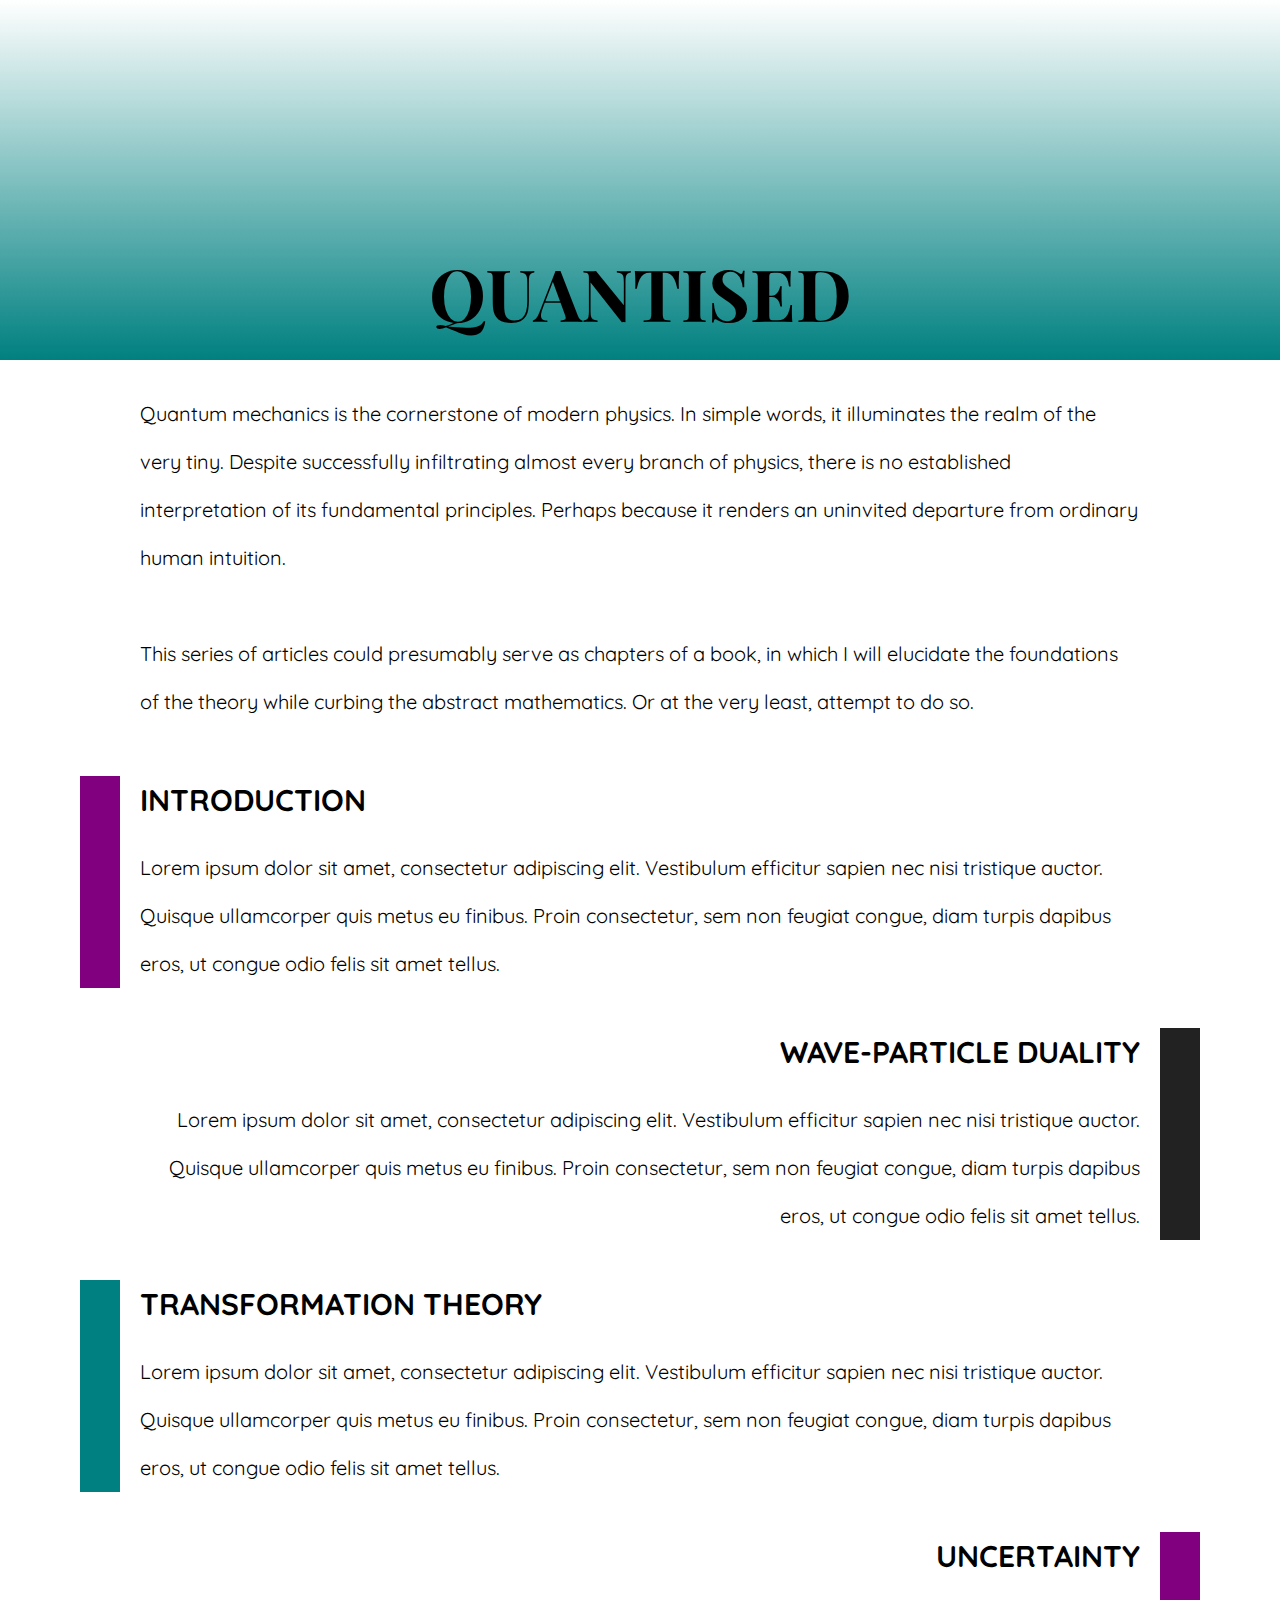
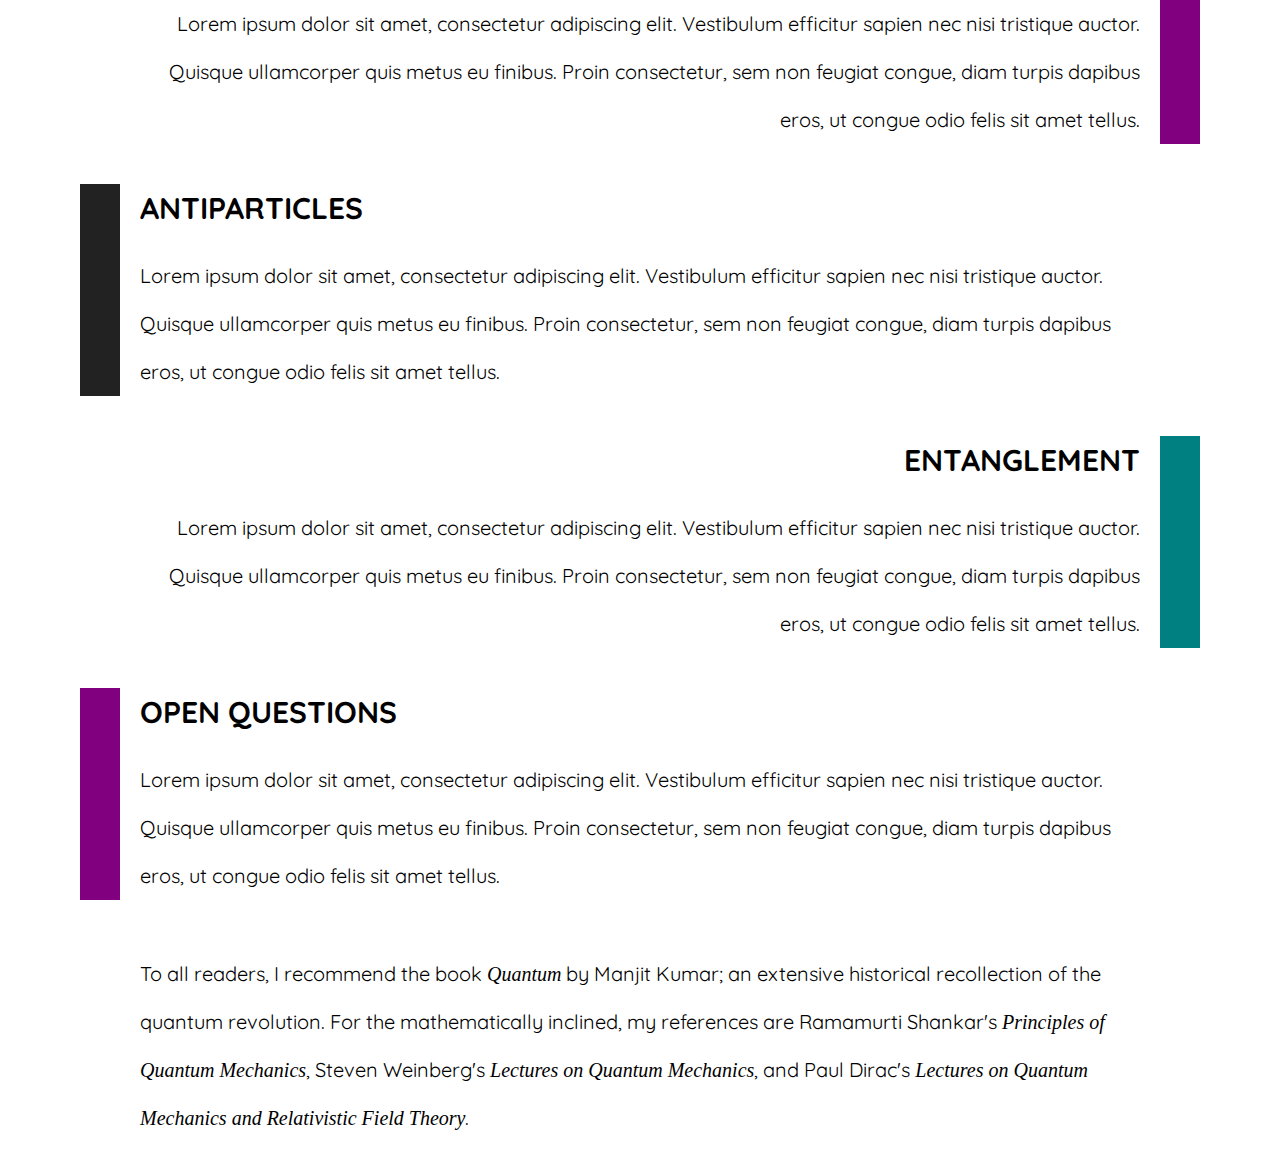
==== index.html @ 0631f27f "updated chapters" ====
<!DOCTYPE html>
<html lang='en'>
  <head>
    <meta charset='utf-8'>
    <title>Quantised</title>
    <meta name='description' content='Understand the counterintuitive foundations of quantum physics.'>
    <meta name='keywords' content='quantised, quantum mechanics, quantum physics, quantum theory'>
    <meta name='viewport' content='width=device-width, initial-scale=1'>

    <link href='images/psi.png' rel='icon' type='images/png'>
    <link href='reset.css' rel='stylesheet' type='text/css'>
    <link href='style.css' rel='stylesheet' type='text/css'>
    <link href='https://fonts.gstatic.com' rel='preconnect' crossorigin>
    <link href='https://fonts.googleapis.com/css2?family=Playfair+Display&display=swap' rel="stylesheet">
    <link href="https://fonts.googleapis.com/css2?family=Quicksand:wght@300&display=swap" rel="stylesheet">
    <script async src='main.js' type='text/javascript'></script>

    <meta name='twitter:card' content='summary'>
    <meta name='og:title' content='Quantised'>
    <meta name='og:description' content='Understand the counterintuitive foundations of quantum physics.'>
    <meta name='og:url' content='https://artaurus.github.io/quantised/'>
    <meta name='google-site-verification' content='UK_n_Zt1e7Y8-v_RO7W6DAx-yRbAM6VGYVwlwOBe5pQ'>
  </head>
  <body>
    <header>
      <h1><a href='https://artaurus.github.io/quantised/'>QUANTISED</a></h1>
    </header>
    <main>
      <section>
        <p>
          Quantum mechanics is the cornerstone of modern physics. In simple words, it illuminates the realm of the very tiny. Despite successfully infiltrating almost every branch of physics, there is no established interpretation of its fundamental principles. Perhaps because it renders an uninvited departure from ordinary human intuition.
          <br><br>
          This series of articles could presumably serve as chapters of a book, in which I will elucidate the foundations of the theory while curbing the abstract mathematics. Or at the very least, attempt to do so.
        </p>
      </section>
      <nav>
        <div class='nav-tile'></div>
        <div class='nav-content'>
          <h2><a href='#Introduction'>INTRODUCTION</a></h2>
          <p>Lorem ipsum dolor sit amet, consectetur adipiscing elit. Vestibulum efficitur sapien nec nisi tristique auctor. Quisque ullamcorper quis metus eu finibus. Proin consectetur, sem non feugiat congue, diam turpis dapibus eros, ut congue odio felis sit amet tellus.</p>
          <ul>
            <li>Photons</li>
            <li>Stationary states</li>
          </ul>
        </div>
        <div></div>
        <div></div>
        <div class='nav-content'>
          <h2><a href='#Wave-Particle Duality'>WAVE-PARTICLE DUALITY</a></h2>
          <p>Lorem ipsum dolor sit amet, consectetur adipiscing elit. Vestibulum efficitur sapien nec nisi tristique auctor. Quisque ullamcorper quis metus eu finibus. Proin consectetur, sem non feugiat congue, diam turpis dapibus eros, ut congue odio felis sit amet tellus.</p>
          <ul>
            <li>Matter waves</li>
            <li>Wavefunction</li>
            <li>Probabilistic interpretation</li>
          </ul>
        </div>
        <div class='nav-tile'></div>
        <div class='nav-tile'></div>
        <div class='nav-content'>
          <h2><a href='#Transformation Theory'>TRANSFORMATION THEORY</a></h2>
          <p>Lorem ipsum dolor sit amet, consectetur adipiscing elit. Vestibulum efficitur sapien nec nisi tristique auctor. Quisque ullamcorper quis metus eu finibus. Proin consectetur, sem non feugiat congue, diam turpis dapibus eros, ut congue odio felis sit amet tellus.</p>
          <ul>
            <li>State vector</li>
            <li>Observables</li>
            <li>Transformations</li>
          </ul>
        </div>
        <div></div>
        <div></div>
        <div class='nav-content'>
          <h2><a href='#Uncertainty'>UNCERTAINTY</a></h2>
          <p>Lorem ipsum dolor sit amet, consectetur adipiscing elit. Vestibulum efficitur sapien nec nisi tristique auctor. Quisque ullamcorper quis metus eu finibus. Proin consectetur, sem non feugiat congue, diam turpis dapibus eros, ut congue odio felis sit amet tellus.</p>
          <ul>
            <li>Position and momentum</li>
            <li>Energy and time</li>
            <li>General principle</li>
          </ul>
        </div>
        <div class='nav-tile'></div>
        <div class='nav-tile'></div>
        <div class='nav-content'>
          <h2><a href='#Antiparticles'>ANTIPARTICLES</a></h2>
          <p>Lorem ipsum dolor sit amet, consectetur adipiscing elit. Vestibulum efficitur sapien nec nisi tristique auctor. Quisque ullamcorper quis metus eu finibus. Proin consectetur, sem non feugiat congue, diam turpis dapibus eros, ut congue odio felis sit amet tellus.</p>
          <ul>
            <li>A relativistic emergence</li>
          </ul>
        </div>
        <div></div>
        <div></div>
        <div class='nav-content'>
          <h2><a href='#Entanglement'>ENTANGLEMENT</a></h2>
          <p>Lorem ipsum dolor sit amet, consectetur adipiscing elit. Vestibulum efficitur sapien nec nisi tristique auctor. Quisque ullamcorper quis metus eu finibus. Proin consectetur, sem non feugiat congue, diam turpis dapibus eros, ut congue odio felis sit amet tellus.</p>
          <ul>
            <li>Spin</li>
            <li>Nonlocality and causality</li>
          </ul>
        </div>
        <div class='nav-tile'></div>
        <div class='nav-tile'></div>
        <div class='nav-content'>
          <h2><a href='#Open Questions'>OPEN QUESTIONS</a></h2>
          <p>Lorem ipsum dolor sit amet, consectetur adipiscing elit. Vestibulum efficitur sapien nec nisi tristique auctor. Quisque ullamcorper quis metus eu finibus. Proin consectetur, sem non feugiat congue, diam turpis dapibus eros, ut congue odio felis sit amet tellus.</p>
          <ul>
            <li>Indeterminacy</li>
            <li>Origin of wave-particle duality</li>
            <li>Quantum spacetime</li>
          </ul>
        </div>
        <div></div>
      </nav>
      <section>
        <p>
          To all readers, I recommend the book <i>Quantum</i> by Manjit Kumar; an extensive historical recollection of the quantum revolution. For the mathematically inclined, my references are Ramamurti Shankar's <i>Principles of Quantum Mechanics</i>, Steven Weinberg's <i>Lectures on Quantum Mechanics</i>, and Paul Dirac's <i>Lectures on Quantum Mechanics and Relativistic Field Theory</i>.
        </p>
      </section>
    </main>
  </body>
</html>
---- style.css ----
body {
  font-family: Quicksand, Verdana;
  font-size: 18px;
}

header {
  box-sizing: border-box;
  display: flex;
  justify-content: center;
  align-items: center;
  position: fixed;
  width: 100%;
  height: 20vh;
  z-index: 0;
  background: linear-gradient(#fff, #008080);
}

h1 {
  font-family: "Playfair Display", "Times New Roman";
  font-size: 2.5rem;
}

h1 a {
  display: block;
  width: inherit;
  height: inherit;
  padding: 20px;
}

main {
  position: relative;
  top: 20vh;
  z-index: 1;
  line-height: 2.5rem;
  background-color: inherit;
}

section,
article {
  width: 80%;
  margin: 0 auto;
  padding: 20px 0;
}

nav {
  display: grid;
  grid-template-columns: 6% 80% 6%;
  row-gap: 40px;
  column-gap: 4%;
  margin: 20px 0;
}

h2 {
  margin-bottom: 20px;
}

h2 a {
  padding: 10px 0;
}

nav p {
  display: none;
}

i {
  font-family: Georgia;
}

.equation {
  display: flex;
  justify-content: space-between;
  margin: 10px 0;
}

.equation i {
  margin: 0 auto;
}

.bottom-nav {
  list-style-type: none;
  display: flex;
  flex-direction: column;
  justify-content: space-between;
}

@media screen and (min-width: 768px) and (min-height: 1024px) {
  header {
    align-items: flex-end;
  }

  h1 {
    font-size: 3.5rem;
  }
}

@media screen and (min-width: 1120px) {
  body {
    font-size: 20px;
  }

  header {
    align-items: flex-end;
    height: 40vh;
  }

  h1 {
    font-size: 4.5rem;
  }

  main {
    top: 40vh;
    line-height: 3rem;
  }

  section,
  article {
    width: 1000px;
    padding: 30px 0;
  }

  nav {
    grid-template-columns: 40px 1000px 40px;
    row-gap: 40px;
    column-gap: 20px;
    justify-content: center;
  }

  nav p {
    display: block;
  }

  nav ul {
    display: none;
  }

  .bottom-nav {
    flex-direction: row;
  }
}
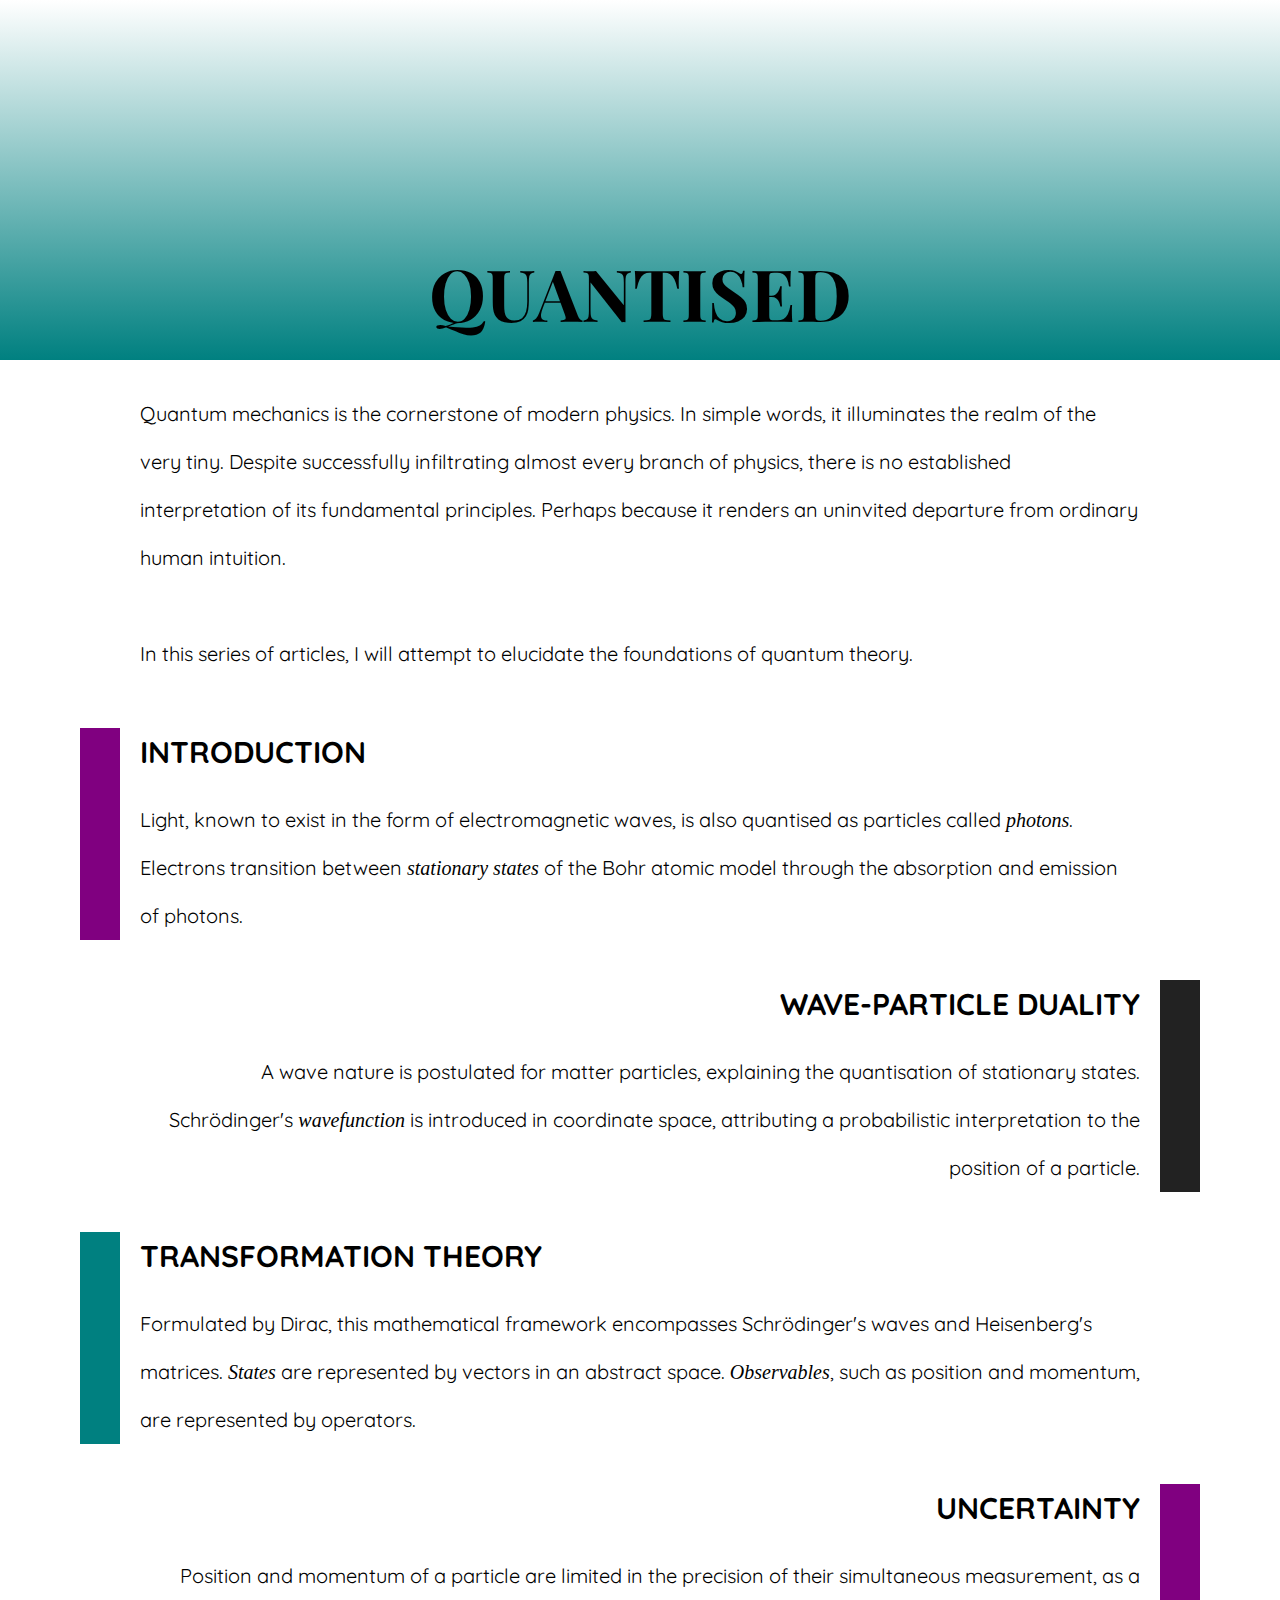
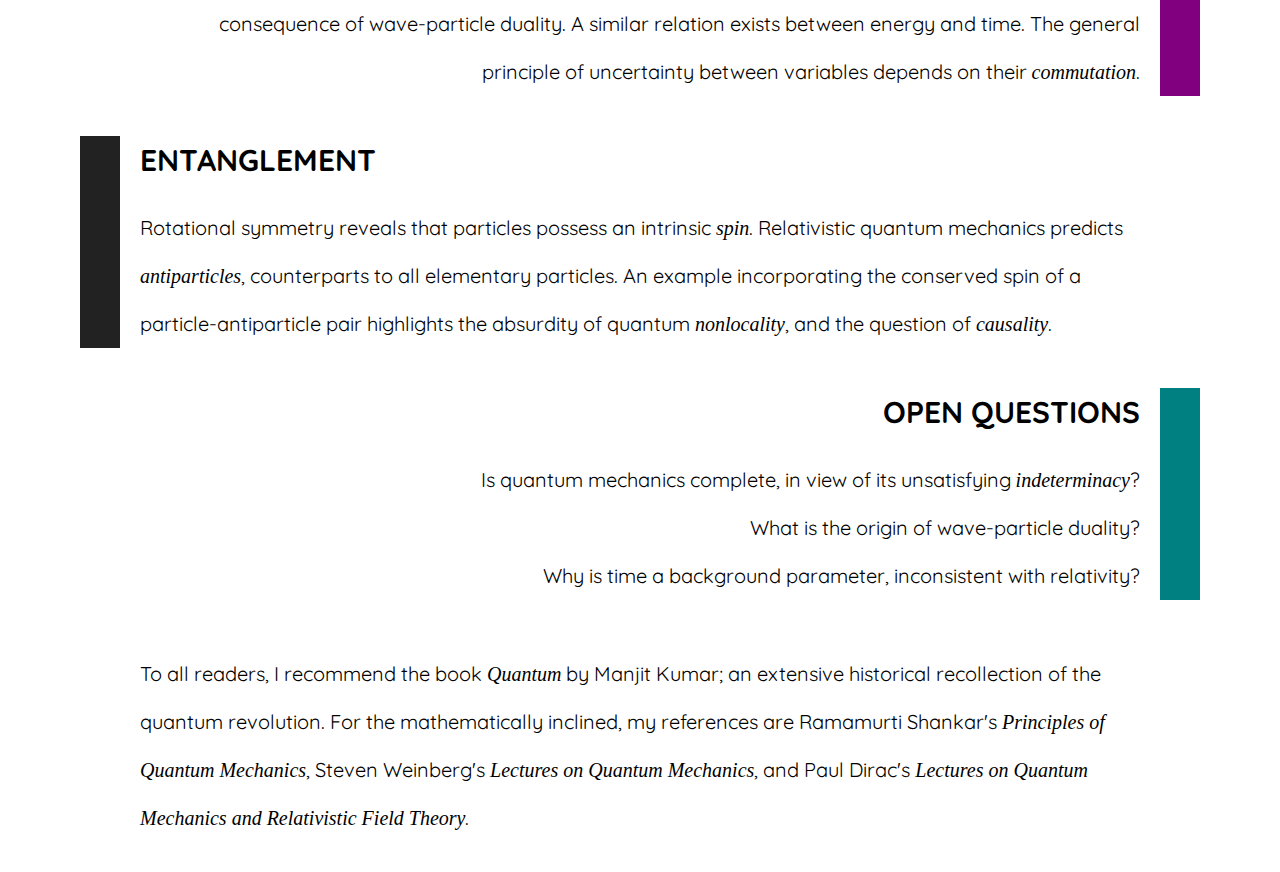
==== commit 0effff40: "updated text" ====
--- a/index.html
+++ b/index.html
@@ -30,14 +30,16 @@
         <p>
           Quantum mechanics is the cornerstone of modern physics. In simple words, it illuminates the realm of the very tiny. Despite successfully infiltrating almost every branch of physics, there is no established interpretation of its fundamental principles. Perhaps because it renders an uninvited departure from ordinary human intuition.
           <br><br>
-          This series of articles could presumably serve as chapters of a book, in which I will elucidate the foundations of the theory while curbing the abstract mathematics. Or at the very least, attempt to do so.
+          In this series of articles, I will attempt to elucidate the foundations of quantum theory.
         </p>
       </section>
       <nav>
         <div class='nav-tile'></div>
         <div class='nav-content'>
           <h2><a href='#Introduction'>INTRODUCTION</a></h2>
-          <p>Lorem ipsum dolor sit amet, consectetur adipiscing elit. Vestibulum efficitur sapien nec nisi tristique auctor. Quisque ullamcorper quis metus eu finibus. Proin consectetur, sem non feugiat congue, diam turpis dapibus eros, ut congue odio felis sit amet tellus.</p>
+          <p>
+            Light, known to exist in the form of electromagnetic waves, is also quantised as particles called <i>photons</i>. Electrons transition between <i>stationary states</i> of the Bohr atomic model through the absorption and emission of photons.
+          </p>
           <ul>
             <li>Photons</li>
             <li>Stationary states</li>
@@ -47,7 +49,9 @@
         <div></div>
         <div class='nav-content'>
           <h2><a href='#Wave-Particle Duality'>WAVE-PARTICLE DUALITY</a></h2>
-          <p>Lorem ipsum dolor sit amet, consectetur adipiscing elit. Vestibulum efficitur sapien nec nisi tristique auctor. Quisque ullamcorper quis metus eu finibus. Proin consectetur, sem non feugiat congue, diam turpis dapibus eros, ut congue odio felis sit amet tellus.</p>
+          <p>
+            A wave nature is postulated for matter particles, explaining the quantisation of stationary states. Schr&ouml;dinger's <i>wavefunction</i> is introduced in coordinate space, attributing a probabilistic interpretation to the position of a particle.
+          </p>
           <ul>
             <li>Matter waves</li>
             <li>Wavefunction</li>
@@ -58,7 +62,9 @@
         <div class='nav-tile'></div>
         <div class='nav-content'>
           <h2><a href='#Transformation Theory'>TRANSFORMATION THEORY</a></h2>
-          <p>Lorem ipsum dolor sit amet, consectetur adipiscing elit. Vestibulum efficitur sapien nec nisi tristique auctor. Quisque ullamcorper quis metus eu finibus. Proin consectetur, sem non feugiat congue, diam turpis dapibus eros, ut congue odio felis sit amet tellus.</p>
+          <p>
+            Formulated by Dirac, this mathematical framework encompasses Schr&ouml;dinger's waves and Heisenberg's matrices. <i>States</i> are represented by vectors in an abstract space. <i>Observables</i>, such as position and momentum, are represented by operators.
+          </p>
           <ul>
             <li>State vector</li>
             <li>Observables</li>
@@ -69,7 +75,9 @@
         <div></div>
         <div class='nav-content'>
           <h2><a href='#Uncertainty'>UNCERTAINTY</a></h2>
-          <p>Lorem ipsum dolor sit amet, consectetur adipiscing elit. Vestibulum efficitur sapien nec nisi tristique auctor. Quisque ullamcorper quis metus eu finibus. Proin consectetur, sem non feugiat congue, diam turpis dapibus eros, ut congue odio felis sit amet tellus.</p>
+          <p>
+            Position and momentum of a particle are limited in the precision of their simultaneous measurement, as a consequence of wave-particle duality. A similar relation exists between energy and time. The general principle of uncertainty between variables depends on their <i>commutation</i>.
+          </p>
           <ul>
             <li>Position and momentum</li>
             <li>Energy and time</li>
@@ -79,34 +87,32 @@
         <div class='nav-tile'></div>
         <div class='nav-tile'></div>
         <div class='nav-content'>
-          <h2><a href='#Antiparticles'>ANTIPARTICLES</a></h2>
-          <p>Lorem ipsum dolor sit amet, consectetur adipiscing elit. Vestibulum efficitur sapien nec nisi tristique auctor. Quisque ullamcorper quis metus eu finibus. Proin consectetur, sem non feugiat congue, diam turpis dapibus eros, ut congue odio felis sit amet tellus.</p>
+          <h2><a href='#Entanglement'>ENTANGLEMENT</a></h2>
+          <p>
+            Rotational symmetry reveals that particles possess an intrinsic <i>spin</i>. Relativistic quantum mechanics predicts <i>antiparticles</i>, counterparts to all elementary particles. An example incorporating the conserved spin of a particle-antiparticle pair highlights the absurdity of quantum <i>nonlocality</i>, and the question of <i>causality</i>.
+          </p>
           <ul>
-            <li>A relativistic emergence</li>
+            <li>Spin</li>
+            <li>Antiparticles</li>
+            <li>Nonlocality and causality</li>
           </ul>
         </div>
         <div></div>
         <div></div>
         <div class='nav-content'>
-          <h2><a href='#Entanglement'>ENTANGLEMENT</a></h2>
-          <p>Lorem ipsum dolor sit amet, consectetur adipiscing elit. Vestibulum efficitur sapien nec nisi tristique auctor. Quisque ullamcorper quis metus eu finibus. Proin consectetur, sem non feugiat congue, diam turpis dapibus eros, ut congue odio felis sit amet tellus.</p>
-          <ul>
-            <li>Spin</li>
-            <li>Nonlocality and causality</li>
-          </ul>
-        </div>
-        <div class='nav-tile'></div>
-        <div class='nav-tile'></div>
-        <div class='nav-content'>
           <h2><a href='#Open Questions'>OPEN QUESTIONS</a></h2>
-          <p>Lorem ipsum dolor sit amet, consectetur adipiscing elit. Vestibulum efficitur sapien nec nisi tristique auctor. Quisque ullamcorper quis metus eu finibus. Proin consectetur, sem non feugiat congue, diam turpis dapibus eros, ut congue odio felis sit amet tellus.</p>
+          <p>
+            Is quantum mechanics complete, in view of its unsatisfying <i>indeterminacy</i>?<br>
+            What is the origin of wave-particle duality?<br>
+            Why is time a background parameter, inconsistent with relativity?
+          </p>
           <ul>
             <li>Indeterminacy</li>
             <li>Origin of wave-particle duality</li>
             <li>Quantum spacetime</li>
           </ul>
         </div>
-        <div></div>
+        <div class='nav-tile'></div>
       </nav>
       <section>
         <p>
--- a/style.css
+++ b/style.css
@@ -81,6 +81,7 @@
   display: flex;
   flex-direction: column;
   justify-content: space-between;
+  margin-top: 40px;
 }
 
 @media screen and (min-width: 768px) and (min-height: 1024px) {
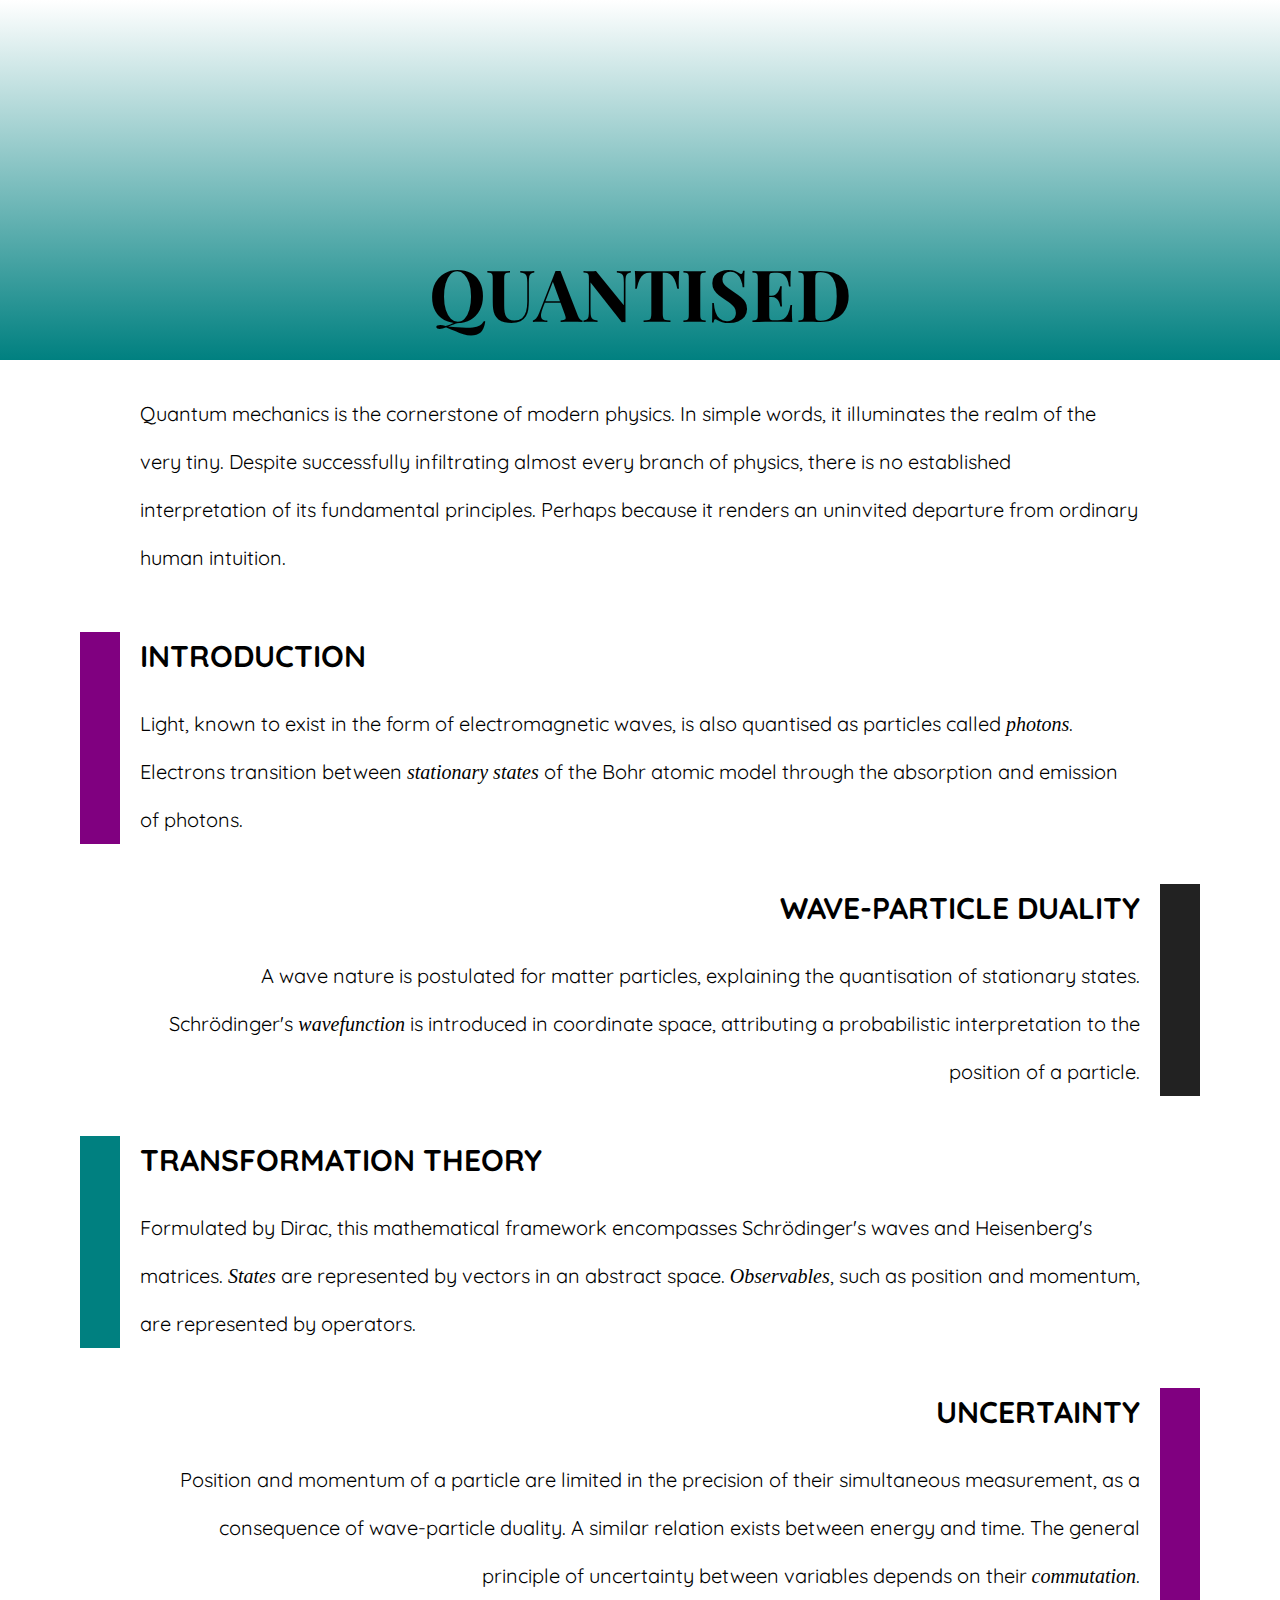
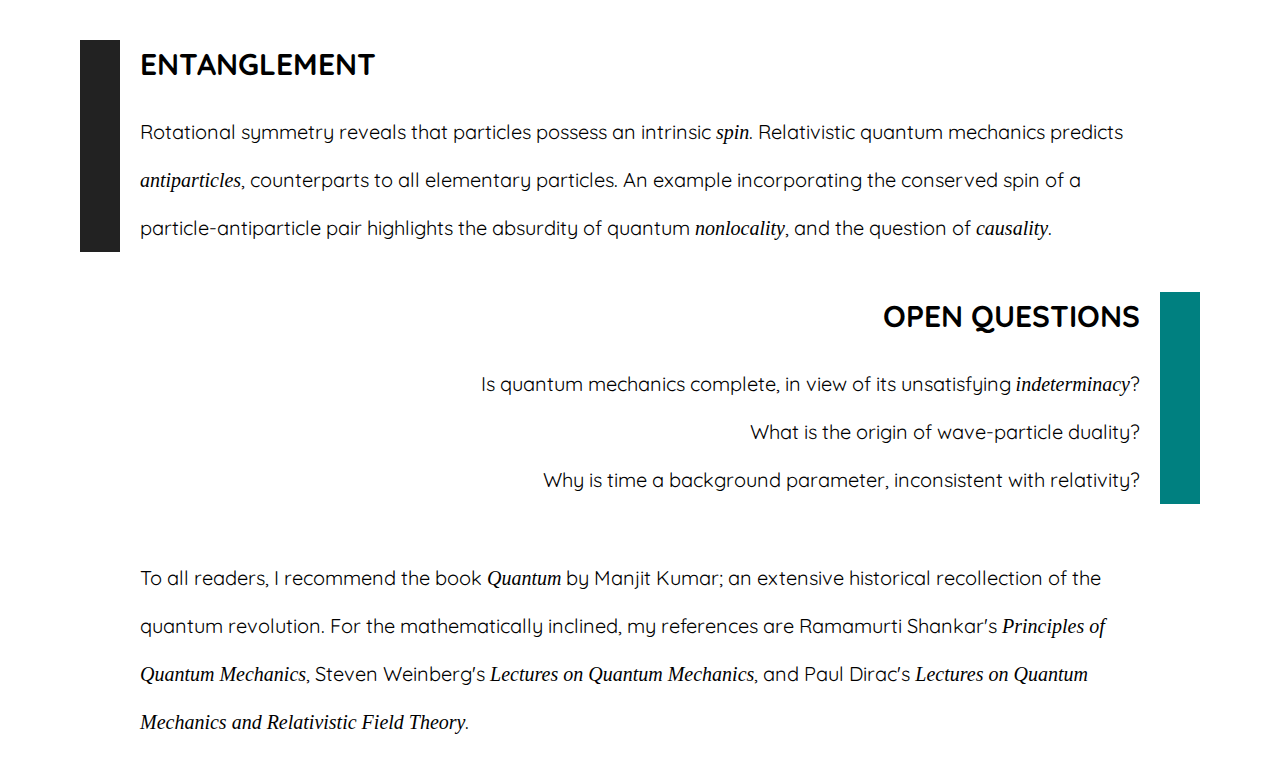
==== commit 7b1ca4f6: "modified text" ====
--- a/index.html
+++ b/index.html
@@ -29,8 +29,6 @@
       <section>
         <p>
           Quantum mechanics is the cornerstone of modern physics. In simple words, it illuminates the realm of the very tiny. Despite successfully infiltrating almost every branch of physics, there is no established interpretation of its fundamental principles. Perhaps because it renders an uninvited departure from ordinary human intuition.
-          <br><br>
-          In this series of articles, I will attempt to elucidate the foundations of quantum theory.
         </p>
       </section>
       <nav>
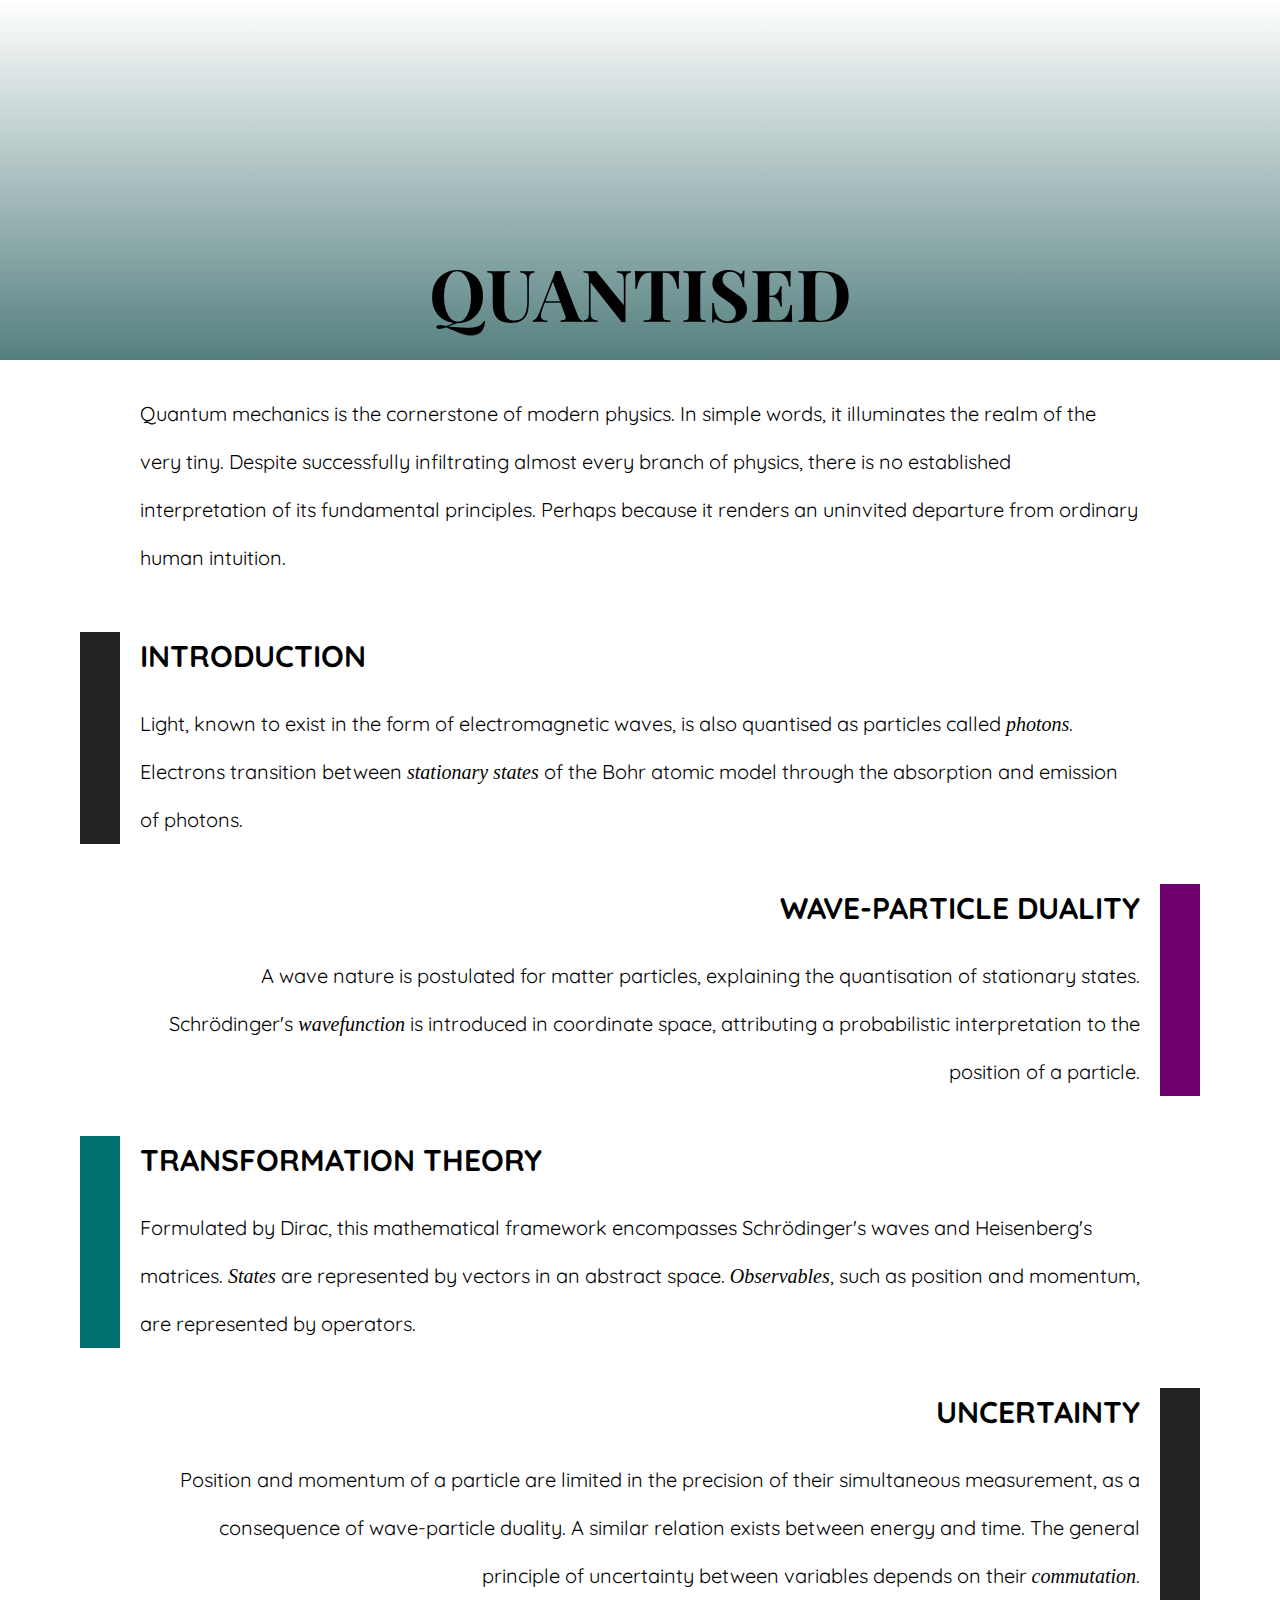
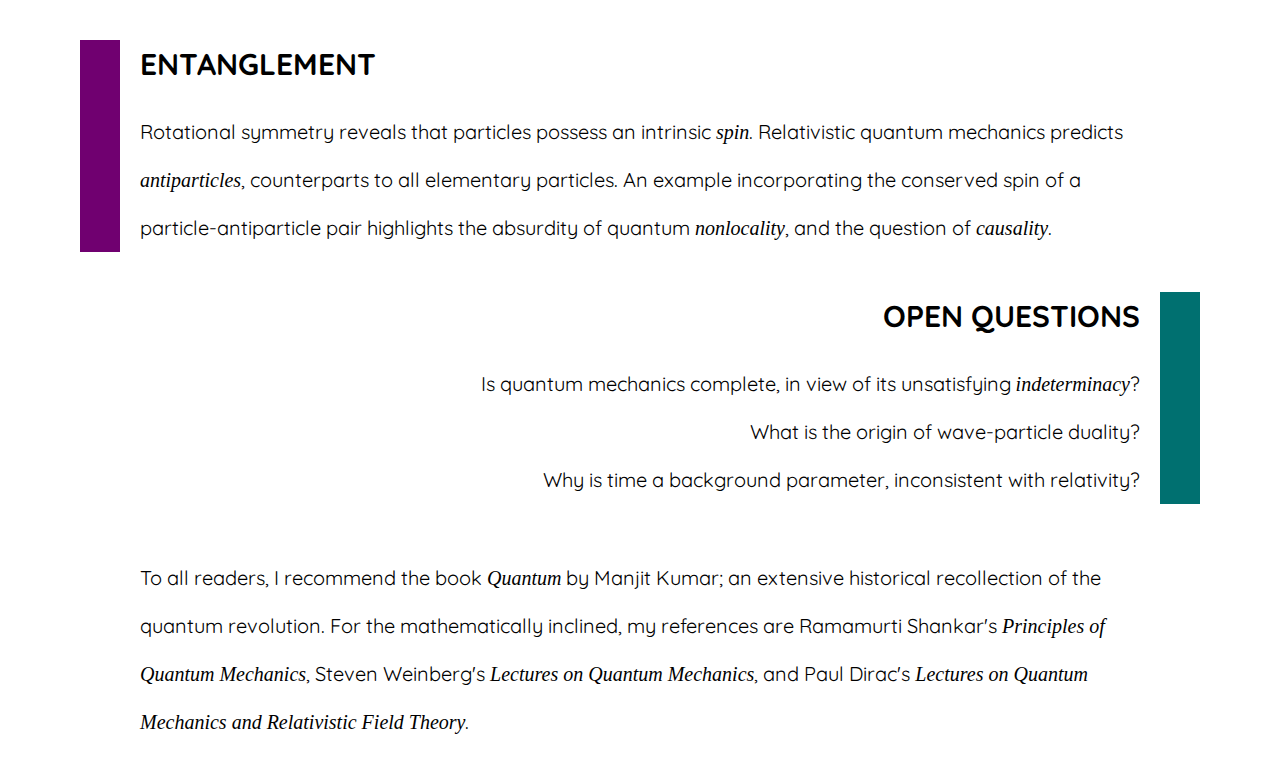
==== commit d506c0f8: "modified text" ====
--- a/index.html
+++ b/index.html
@@ -64,8 +64,8 @@
             Formulated by Dirac, this mathematical framework encompasses Schr&ouml;dinger's waves and Heisenberg's matrices. <i>States</i> are represented by vectors in an abstract space. <i>Observables</i>, such as position and momentum, are represented by operators.
           </p>
           <ul>
-            <li>State vector</li>
-            <li>Observables</li>
+            <li>States as vectors</li>
+            <li>Observables as operators</li>
             <li>Transformations</li>
           </ul>
         </div>
--- a/style.css
+++ b/style.css
@@ -1,5 +1,5 @@
 body {
-  font-family: Quicksand, Verdana;
+  font-family: Quicksand, Georgia;
   font-size: 18px;
 }
 
@@ -12,7 +12,7 @@
   width: 100%;
   height: 20vh;
   z-index: 0;
-  background: linear-gradient(#fff, #008080);
+  background: linear-gradient(#fff, #004040 150%);
 }
 
 h1 {
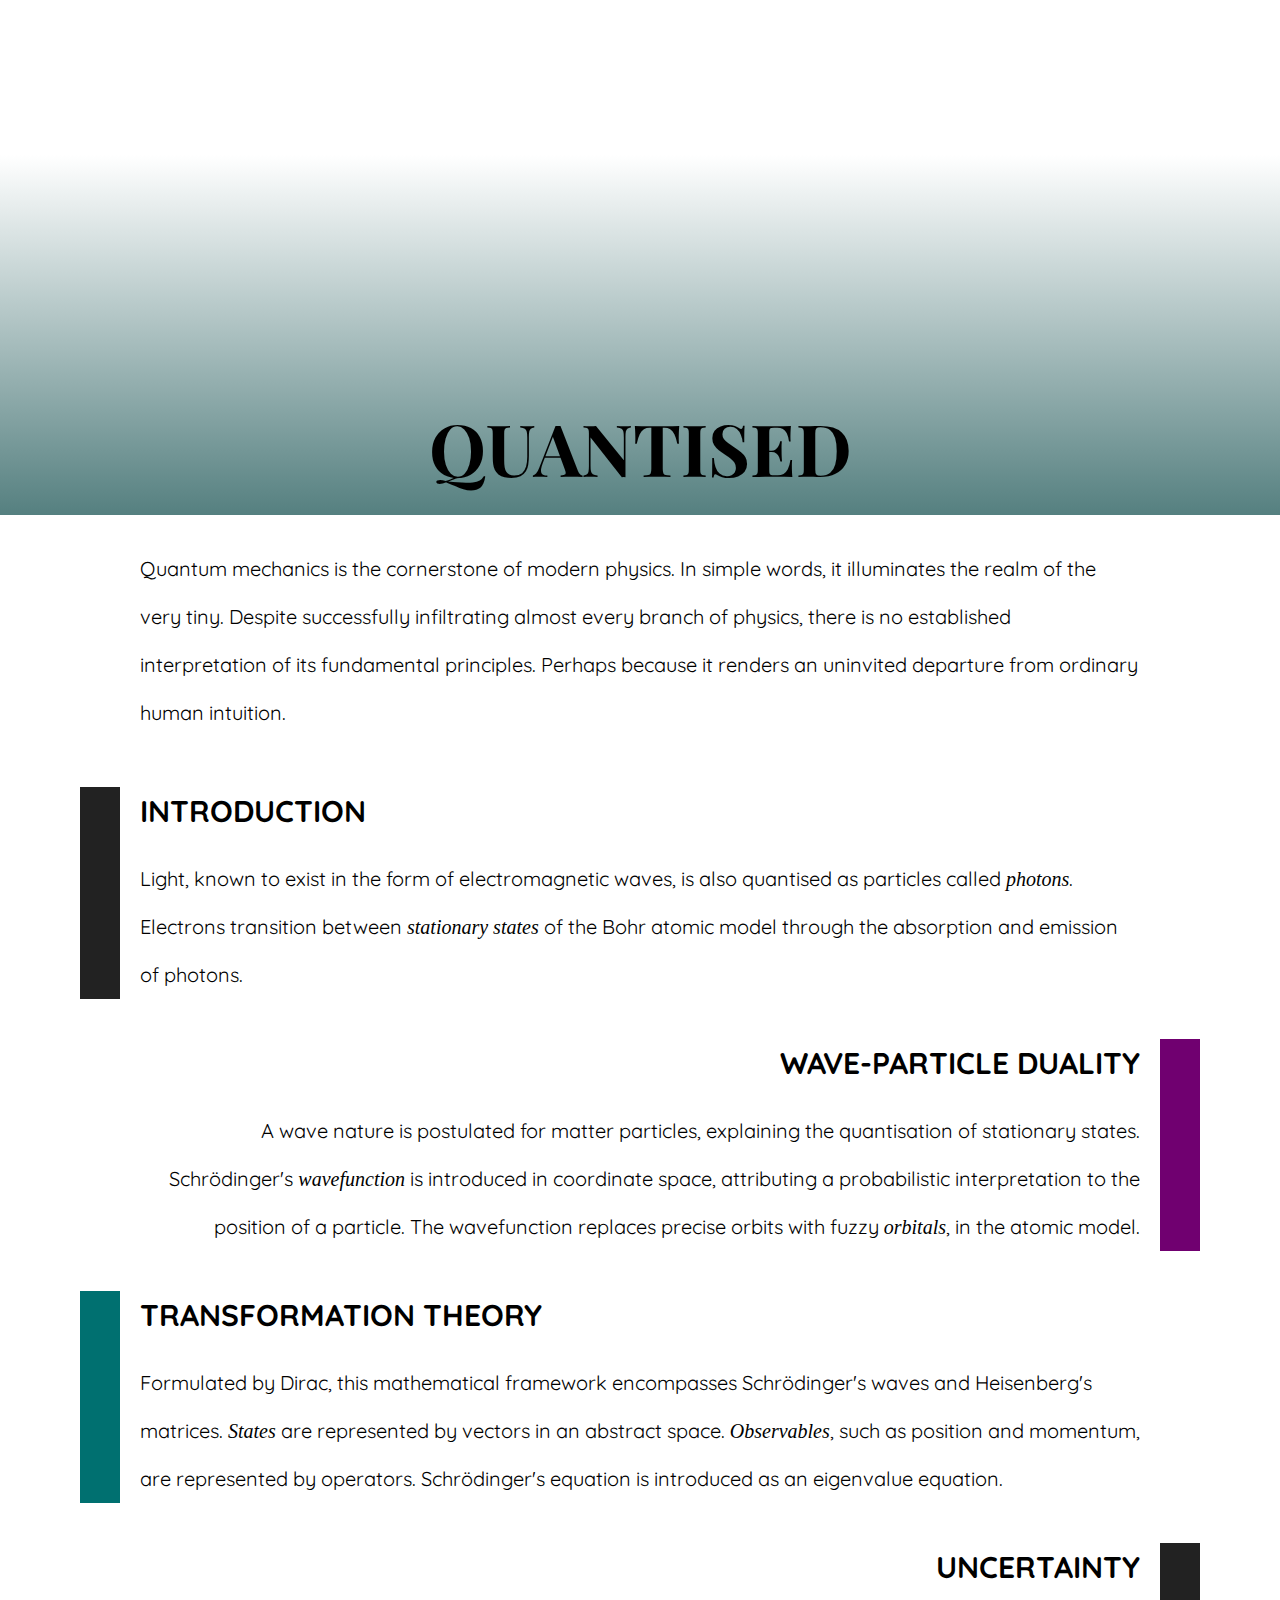
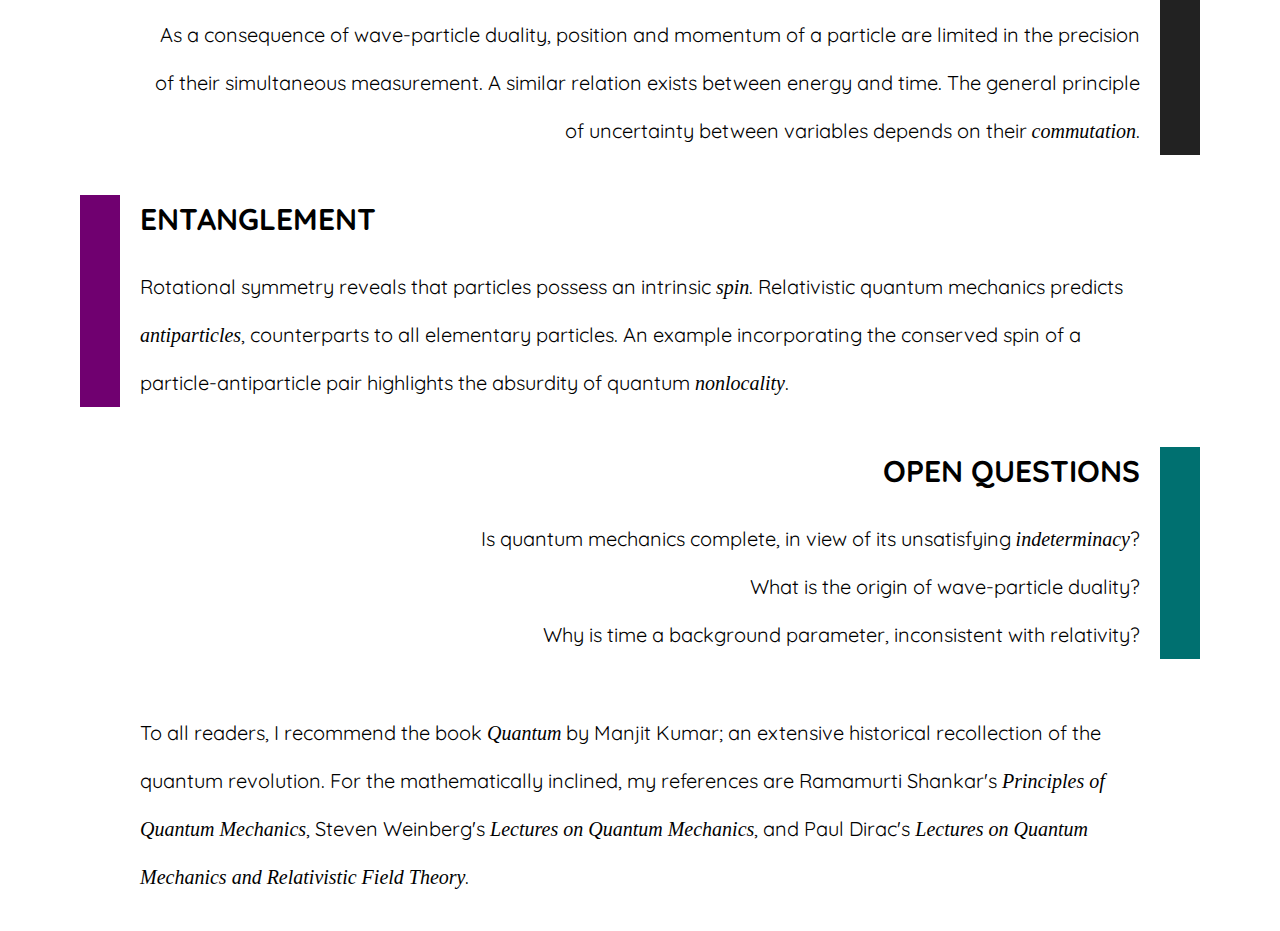
==== commit 60fa6c68: "modified text" ====
--- a/index.html
+++ b/index.html
@@ -22,6 +22,7 @@
     <meta name='google-site-verification' content='UK_n_Zt1e7Y8-v_RO7W6DAx-yRbAM6VGYVwlwOBe5pQ'>
   </head>
   <body>
+    <canvas id='canvas'></canvas>
     <header>
       <h1><a href='https://artaurus.github.io/quantised/'>QUANTISED</a></h1>
     </header>
@@ -48,12 +49,11 @@
         <div class='nav-content'>
           <h2><a href='#Wave-Particle Duality'>WAVE-PARTICLE DUALITY</a></h2>
           <p>
-            A wave nature is postulated for matter particles, explaining the quantisation of stationary states. Schr&ouml;dinger's <i>wavefunction</i> is introduced in coordinate space, attributing a probabilistic interpretation to the position of a particle.
+            A wave nature is postulated for matter particles, explaining the quantisation of stationary states. Schr&ouml;dinger's <i>wavefunction</i> is introduced in coordinate space, attributing a probabilistic interpretation to the position of a particle. The wavefunction replaces precise orbits with fuzzy <i>orbitals</i>, in the atomic model.
           </p>
           <ul>
             <li>Matter waves</li>
             <li>Wavefunction</li>
-            <li>Probabilistic interpretation</li>
           </ul>
         </div>
         <div class='nav-tile'></div>
@@ -61,12 +61,12 @@
         <div class='nav-content'>
           <h2><a href='#Transformation Theory'>TRANSFORMATION THEORY</a></h2>
           <p>
-            Formulated by Dirac, this mathematical framework encompasses Schr&ouml;dinger's waves and Heisenberg's matrices. <i>States</i> are represented by vectors in an abstract space. <i>Observables</i>, such as position and momentum, are represented by operators.
+            Formulated by Dirac, this mathematical framework encompasses Schr&ouml;dinger's waves and Heisenberg's matrices. <i>States</i> are represented by vectors in an abstract space. <i>Observables</i>, such as position and momentum, are represented by operators. Schr&ouml;dinger's equation is introduced as an eigenvalue equation.
           </p>
           <ul>
             <li>States as vectors</li>
             <li>Observables as operators</li>
-            <li>Transformations</li>
+            <li>Eigenvalue equations</li>
           </ul>
         </div>
         <div></div>
@@ -74,7 +74,7 @@
         <div class='nav-content'>
           <h2><a href='#Uncertainty'>UNCERTAINTY</a></h2>
           <p>
-            Position and momentum of a particle are limited in the precision of their simultaneous measurement, as a consequence of wave-particle duality. A similar relation exists between energy and time. The general principle of uncertainty between variables depends on their <i>commutation</i>.
+            As a consequence of wave-particle duality, position and momentum of a particle are limited in the precision of their simultaneous measurement. A similar relation exists between energy and time. The general principle of uncertainty between variables depends on their <i>commutation</i>.
           </p>
           <ul>
             <li>Position and momentum</li>
@@ -87,12 +87,12 @@
         <div class='nav-content'>
           <h2><a href='#Entanglement'>ENTANGLEMENT</a></h2>
           <p>
-            Rotational symmetry reveals that particles possess an intrinsic <i>spin</i>. Relativistic quantum mechanics predicts <i>antiparticles</i>, counterparts to all elementary particles. An example incorporating the conserved spin of a particle-antiparticle pair highlights the absurdity of quantum <i>nonlocality</i>, and the question of <i>causality</i>.
+            Rotational symmetry reveals that particles possess an intrinsic <i>spin</i>. Relativistic quantum mechanics predicts <i>antiparticles</i>, counterparts to all elementary particles. An example incorporating the conserved spin of a particle-antiparticle pair highlights the absurdity of quantum <i>nonlocality</i>.
           </p>
           <ul>
             <li>Spin</li>
             <li>Antiparticles</li>
-            <li>Nonlocality and causality</li>
+            <li>Nonlocality</li>
           </ul>
         </div>
         <div></div>
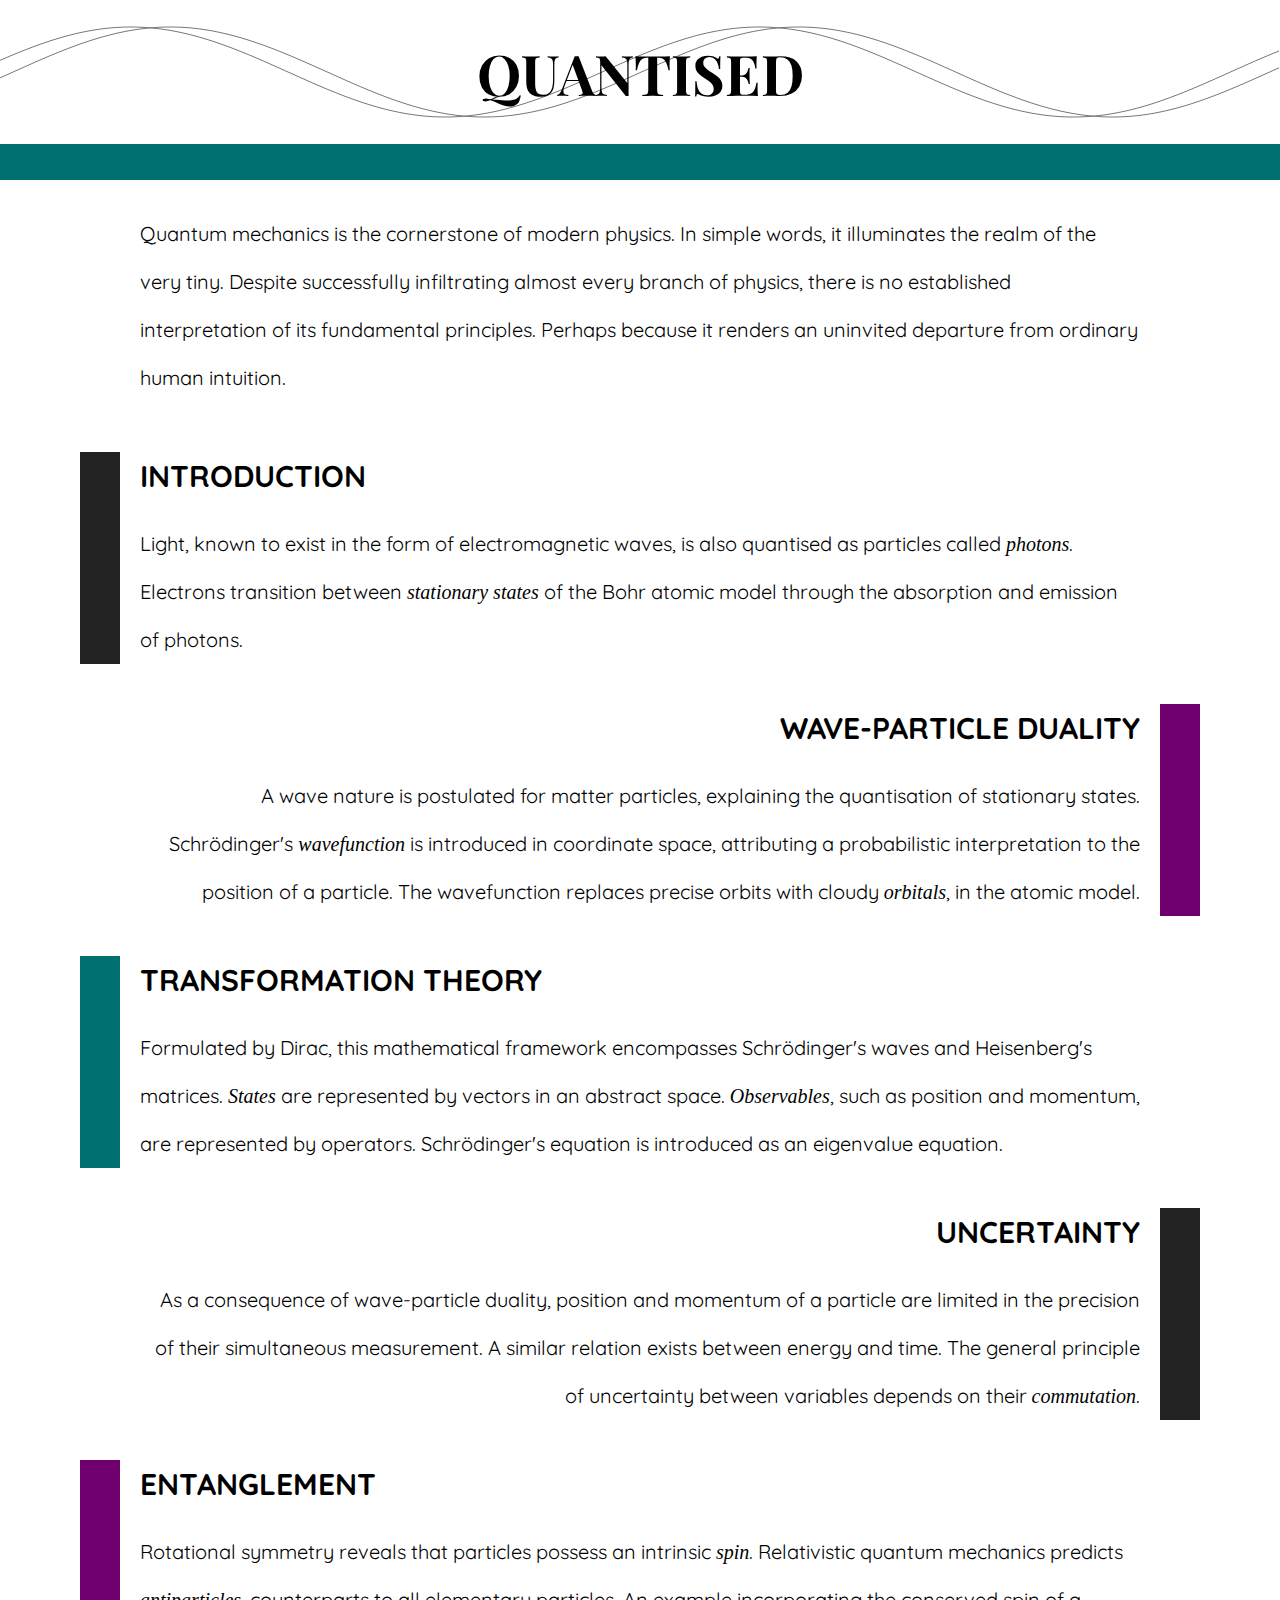
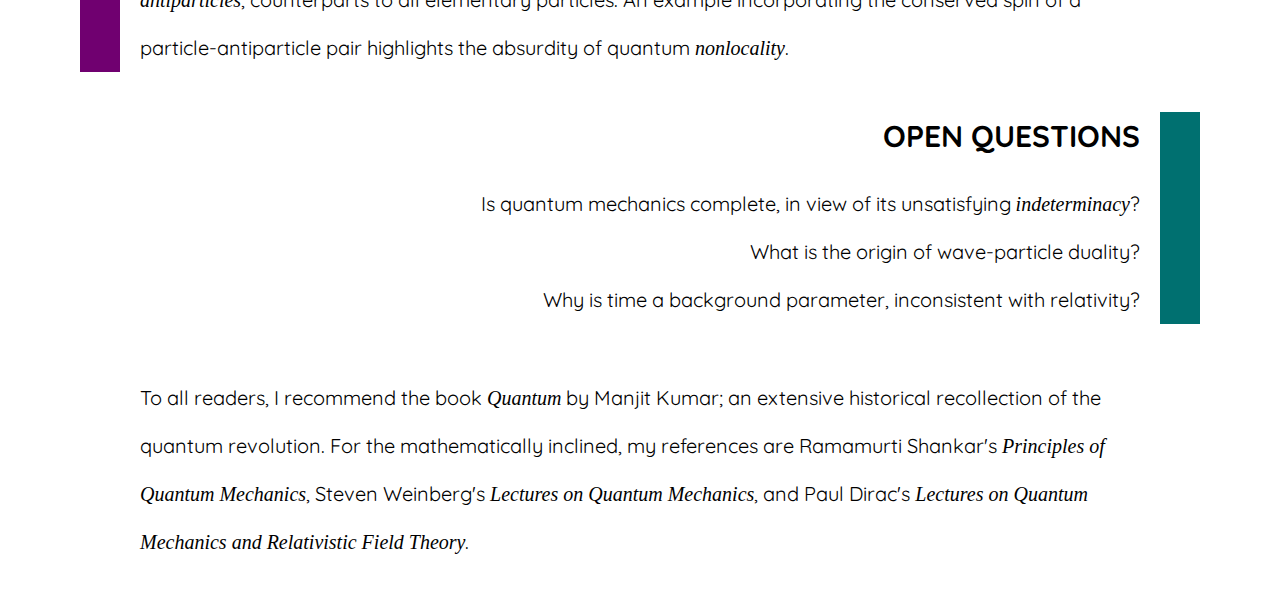
==== commit 05838a76: "minor modifications" ====
--- a/index.html
+++ b/index.html
@@ -49,7 +49,7 @@
         <div class='nav-content'>
           <h2><a href='#Wave-Particle Duality'>WAVE-PARTICLE DUALITY</a></h2>
           <p>
-            A wave nature is postulated for matter particles, explaining the quantisation of stationary states. Schr&ouml;dinger's <i>wavefunction</i> is introduced in coordinate space, attributing a probabilistic interpretation to the position of a particle. The wavefunction replaces precise orbits with fuzzy <i>orbitals</i>, in the atomic model.
+            A wave nature is postulated for matter particles, explaining the quantisation of stationary states. Schr&ouml;dinger's <i>wavefunction</i> is introduced in coordinate space, attributing a probabilistic interpretation to the position of a particle. The wavefunction replaces precise orbits with cloudy <i>orbitals</i>, in the atomic model.
           </p>
           <ul>
             <li>Matter waves</li>
--- a/style.css
+++ b/style.css
@@ -1,6 +1,10 @@
 body {
   font-family: Quicksand, Georgia;
   font-size: 18px;
+}
+
+canvas {
+  position: absolute;
 }
 
 header {
@@ -8,16 +12,16 @@
   display: flex;
   justify-content: center;
   align-items: center;
-  position: fixed;
   width: 100%;
   height: 20vh;
-  z-index: 0;
-  background: linear-gradient(#fff, #004040 150%);
+  background-color: #fff;
+  border-bottom: #007070 solid 4vh;
 }
 
 h1 {
   font-family: "Playfair Display", "Times New Roman";
   font-size: 2.5rem;
+  z-index: 1;
 }
 
 h1 a {
@@ -28,9 +32,6 @@
 }
 
 main {
-  position: relative;
-  top: 20vh;
-  z-index: 1;
   line-height: 2.5rem;
   background-color: inherit;
 }
@@ -76,6 +77,19 @@
   margin: 0 auto;
 }
 
+iframe {
+  width: 100%;
+  border: 1px solid #ccc;
+  margin-top: 20px;
+}
+
+.caption {
+  width: 100%;
+  display: inline-block;
+  text-align: center;
+  margin-bottom: 20px;
+}
+
 .bottom-nav {
   list-style-type: none;
   display: flex;
@@ -84,45 +98,22 @@
   margin-top: 40px;
 }
 
-@media screen and (min-width: 768px) and (min-height: 1024px) {
-  header {
-    align-items: flex-end;
+@media screen and (min-width: 768px) {
+  body {
+    font-size: 20px;
   }
 
   h1 {
     font-size: 3.5rem;
   }
-}
-
-@media screen and (min-width: 1120px) {
-  body {
-    font-size: 20px;
-  }
-
-  header {
-    align-items: flex-end;
-    height: 40vh;
-  }
-
-  h1 {
-    font-size: 4.5rem;
-  }
 
   main {
-    top: 40vh;
     line-height: 3rem;
   }
 
-  section,
-  article {
-    width: 1000px;
-    padding: 30px 0;
-  }
-
   nav {
-    grid-template-columns: 40px 1000px 40px;
-    row-gap: 40px;
-    column-gap: 20px;
+    grid-template-columns: 4% 80% 4%;
+    column-gap: 3%;
     justify-content: center;
   }
 
@@ -137,4 +128,17 @@
   .bottom-nav {
     flex-direction: row;
   }
+
+  @media screen and (min-width: 1120px) {
+    section,
+    article {
+      width: 1000px;
+      padding: 30px 0;
+    }
+
+    nav {
+      grid-template-columns: 40px 1000px 40px;
+      column-gap: 20px;
+    }
+  }
 }
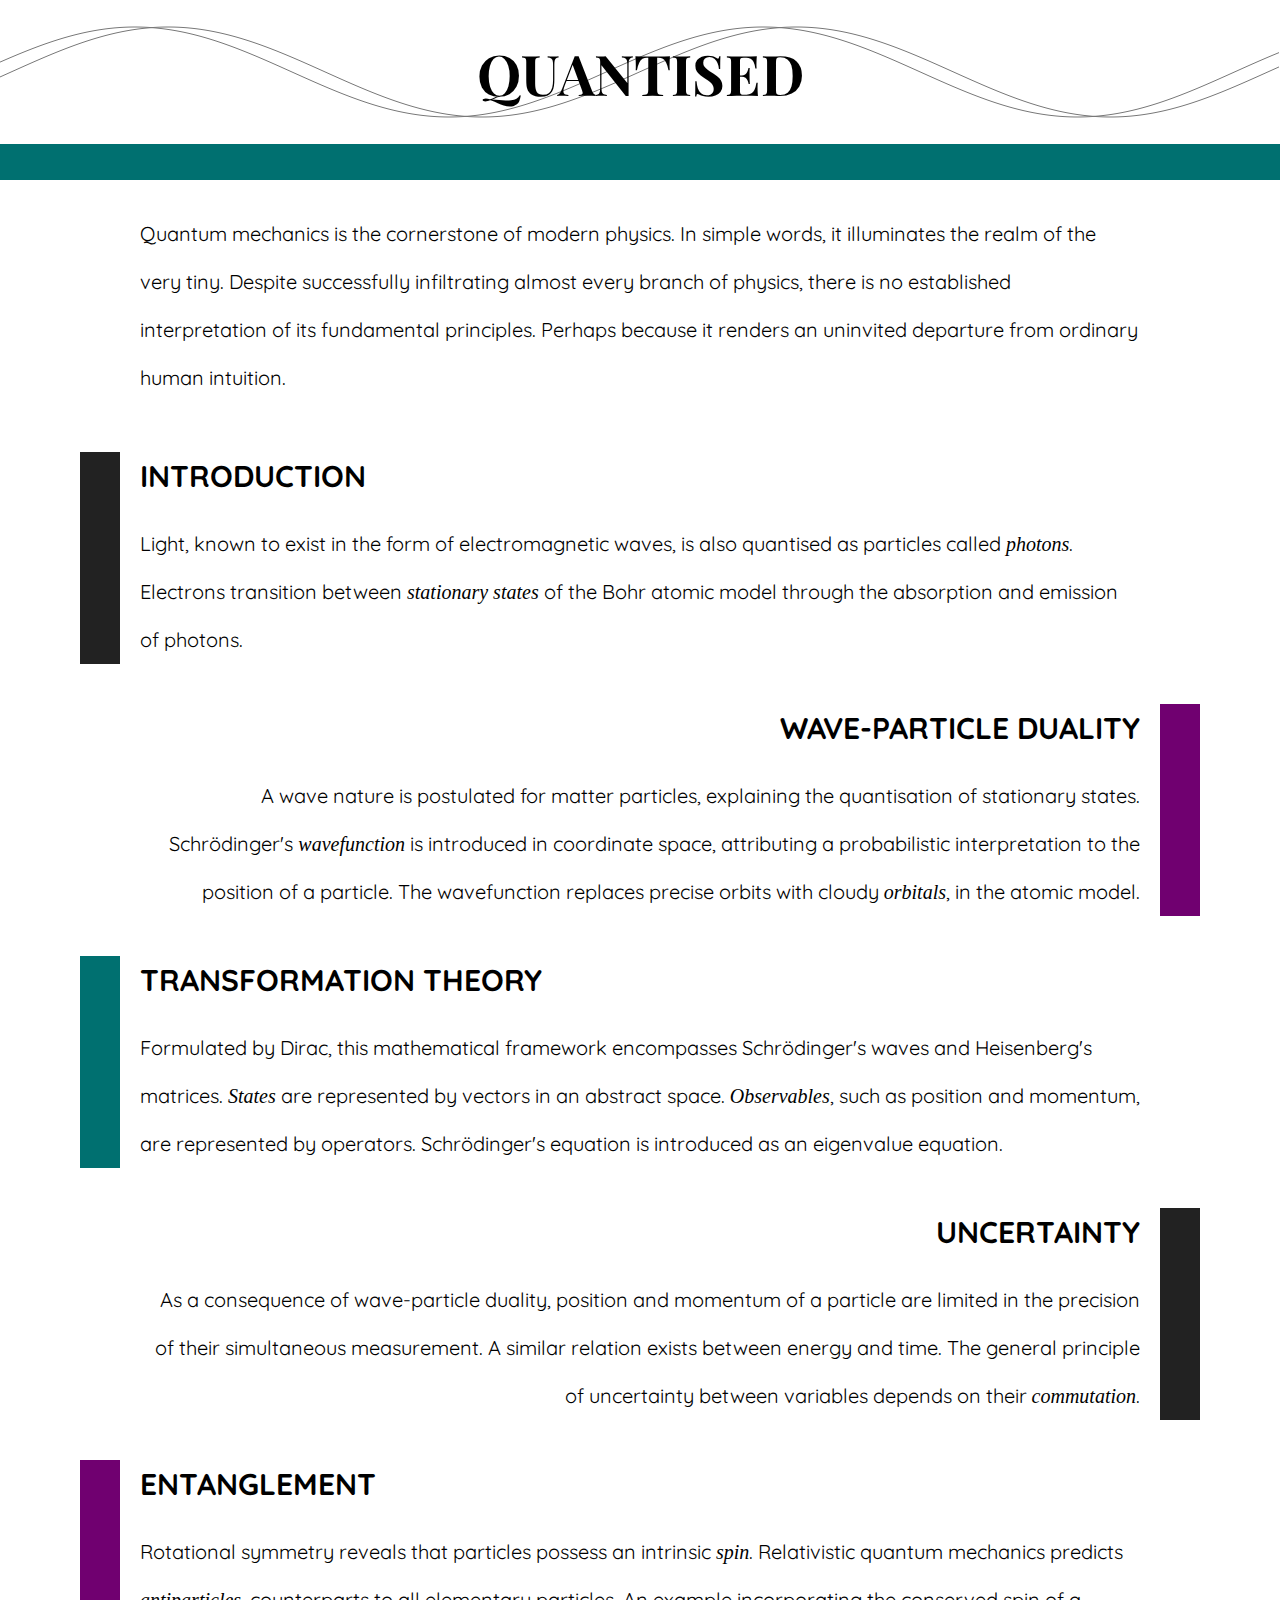
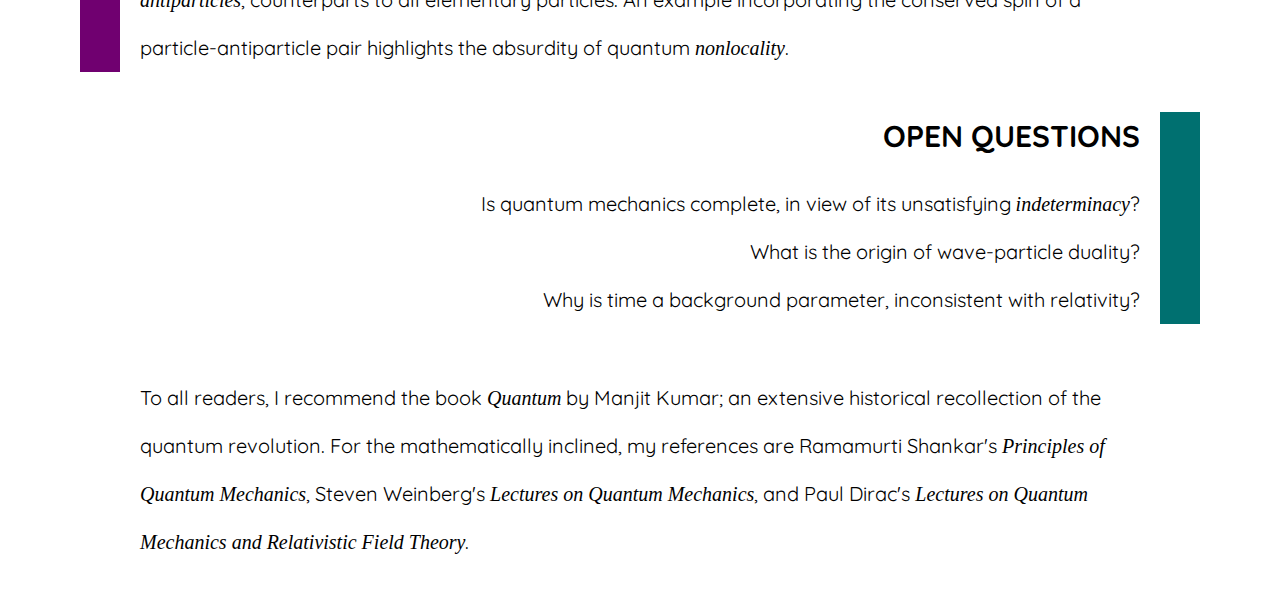
==== commit be870ba3: "adjusted with graph.css" ====
--- a/index.html
+++ b/index.html
@@ -10,6 +10,7 @@
     <link href='images/psi.png' rel='icon' type='images/png'>
     <link href='reset.css' rel='stylesheet' type='text/css'>
     <link href='style.css' rel='stylesheet' type='text/css'>
+    <link href='graph.css' rel='stylesheet' type='text/css'>
     <link href='https://fonts.gstatic.com' rel='preconnect' crossorigin>
     <link href='https://fonts.googleapis.com/css2?family=Playfair+Display&display=swap' rel="stylesheet">
     <link href="https://fonts.googleapis.com/css2?family=Quicksand:wght@300&display=swap" rel="stylesheet">
--- a/style.css
+++ b/style.css
@@ -77,19 +77,6 @@
   margin: 0 auto;
 }
 
-iframe {
-  width: 100%;
-  border: 1px solid #ccc;
-  margin-top: 20px;
-}
-
-.caption {
-  width: 100%;
-  display: inline-block;
-  text-align: center;
-  margin-bottom: 20px;
-}
-
 .bottom-nav {
   list-style-type: none;
   display: flex;
--- a/graph.css
+++ b/graph.css
@@ -0,0 +1,35 @@
+iframe {
+  width: 100%;
+  height: 30vh;
+  margin-top: 20px;
+  border: 1px solid #ccc;
+}
+
+.caption {
+  width: 100%;
+  margin-bottom: 20px;
+  display: inline-block;
+  text-align: center;
+}
+
+#figure6a, #figure6b {
+  height: 20vh;
+}
+
+@media screen and (min-width: 768px) {
+  #figure1, #figure3, #figure5 {
+    height: 500px;
+  }
+
+  #figure2a, #figure2b {
+    height: 300px;
+  }
+
+  #figure4 {
+    height: 400px;
+  }
+
+  #figure6a, #figure6b {
+    height: 200px;
+  }
+}
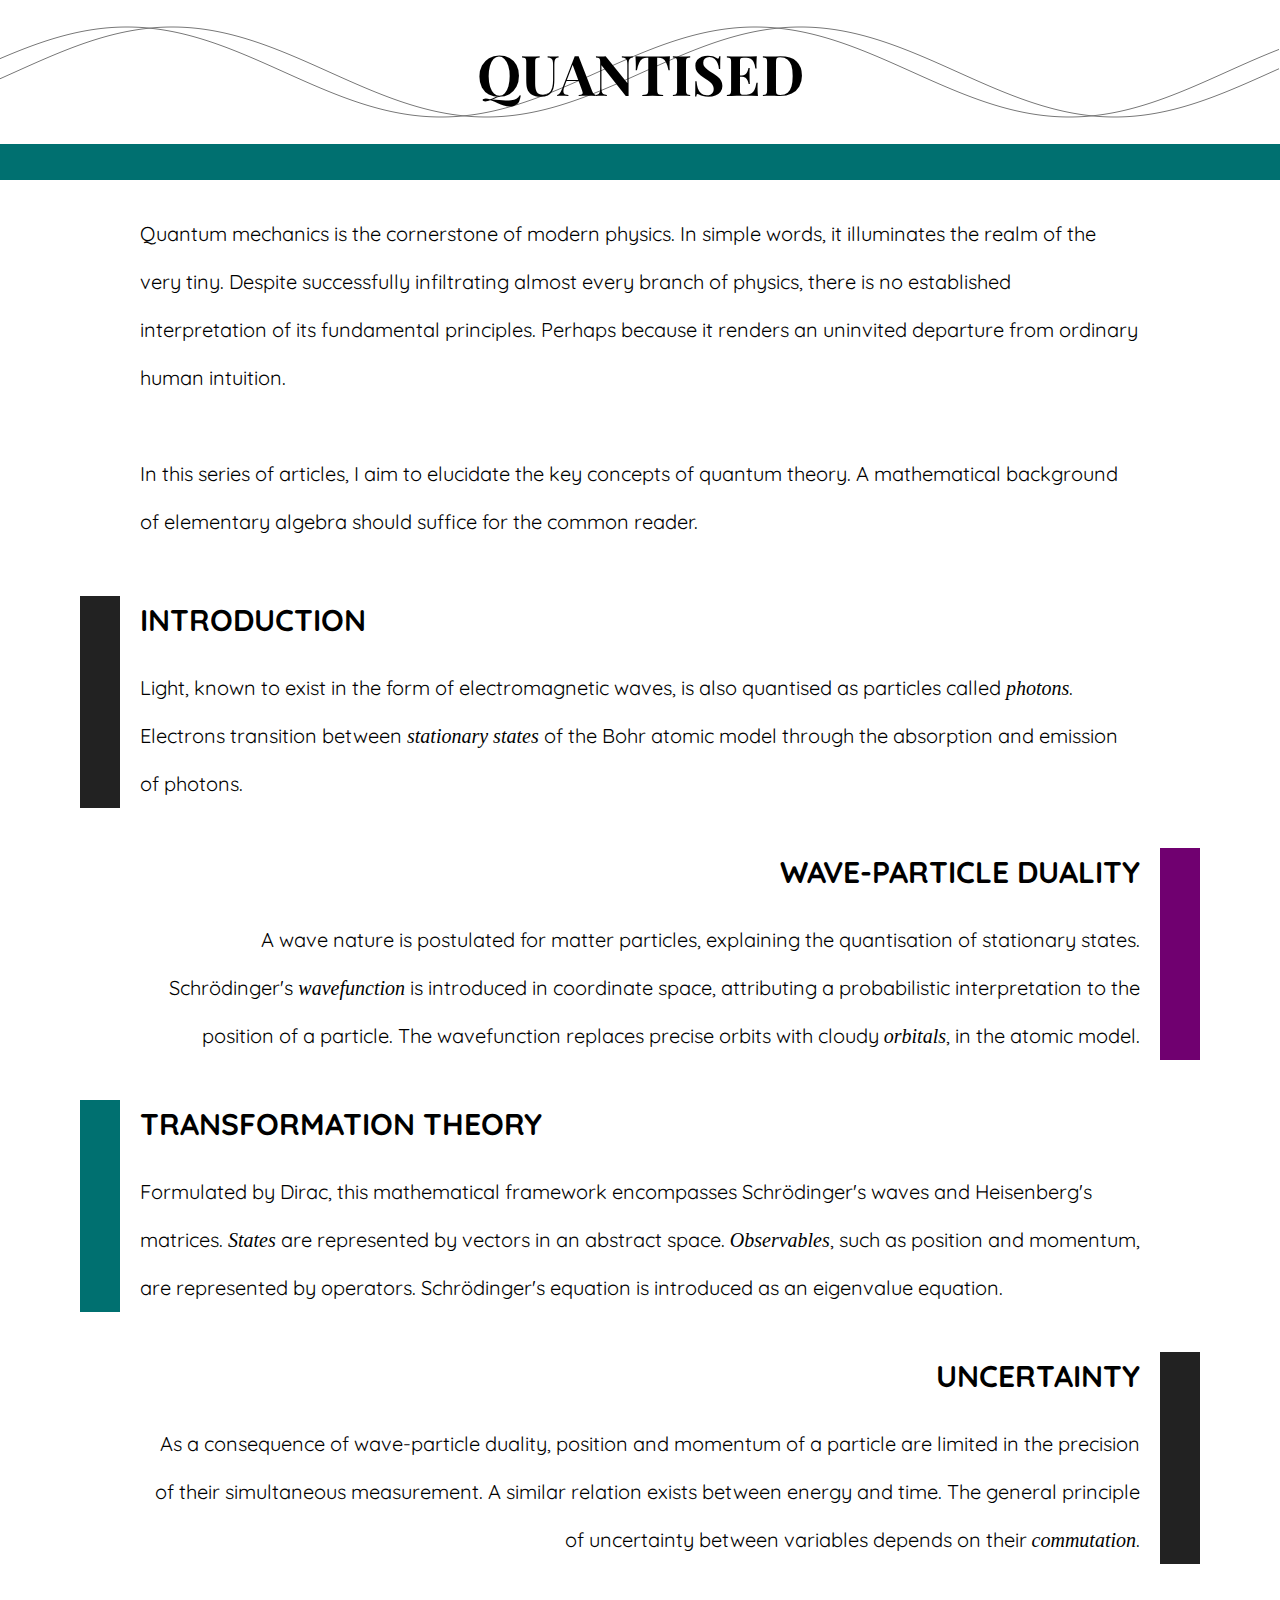
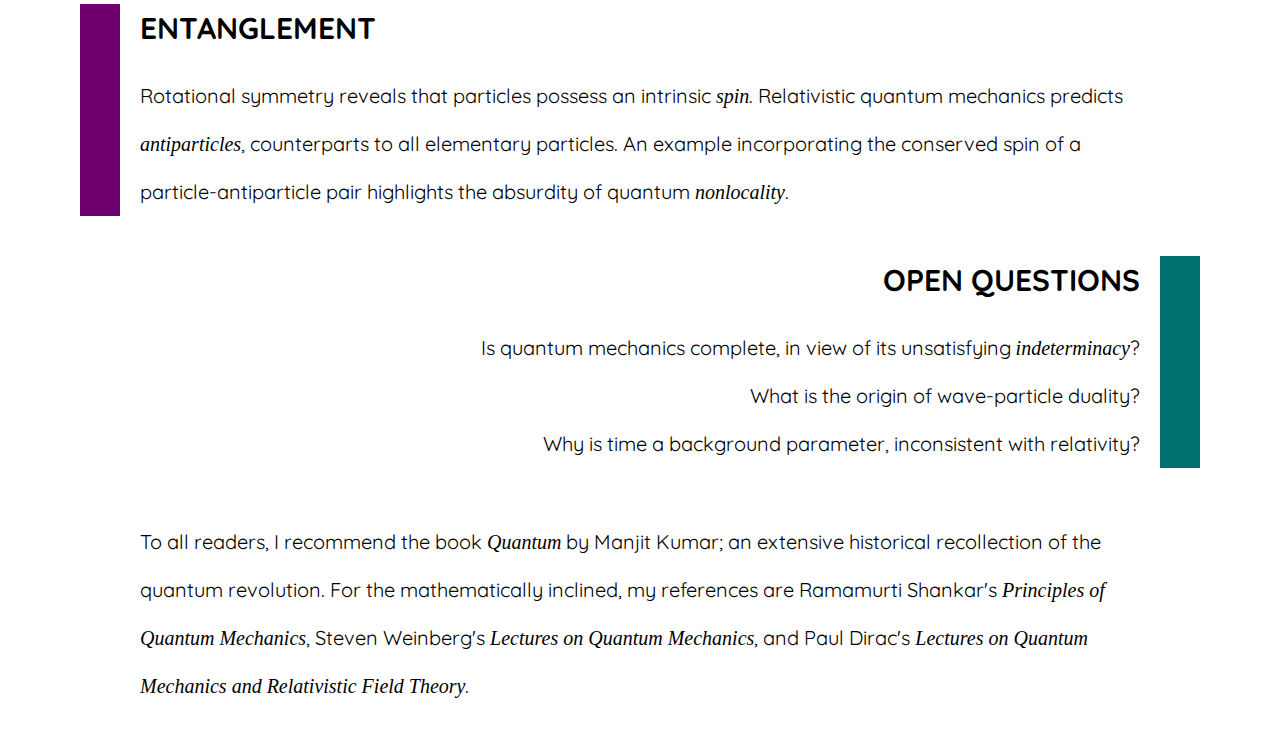
==== commit 0576d689: "add: canonical link" ====
--- a/index.html
+++ b/index.html
@@ -7,6 +7,7 @@
     <meta name='keywords' content='quantised, quantum mechanics, quantum physics, quantum theory'>
     <meta name='viewport' content='width=device-width, initial-scale=1'>
 
+    <link href='https://artaurus.github.io/quantised/' rel='canonical'>
     <link href='images/psi.png' rel='icon' type='images/png'>
     <link href='reset.css' rel='stylesheet' type='text/css'>
     <link href='style.css' rel='stylesheet' type='text/css'>
@@ -23,7 +24,7 @@
     <meta name='google-site-verification' content='UK_n_Zt1e7Y8-v_RO7W6DAx-yRbAM6VGYVwlwOBe5pQ'>
   </head>
   <body>
-    <canvas id='canvas'></canvas>
+    <canvas></canvas>
     <header>
       <h1><a href='https://artaurus.github.io/quantised/'>QUANTISED</a></h1>
     </header>
@@ -31,6 +32,8 @@
       <section>
         <p>
           Quantum mechanics is the cornerstone of modern physics. In simple words, it illuminates the realm of the very tiny. Despite successfully infiltrating almost every branch of physics, there is no established interpretation of its fundamental principles. Perhaps because it renders an uninvited departure from ordinary human intuition.
+          <br><br>
+          In this series of articles, I aim to elucidate the key concepts of quantum theory. A mathematical background of elementary algebra should suffice for the common reader.
         </p>
       </section>
       <nav>
--- a/style.css
+++ b/style.css
@@ -8,7 +8,6 @@
 }
 
 header {
-  box-sizing: border-box;
   display: flex;
   justify-content: center;
   align-items: center;
@@ -34,6 +33,7 @@
 main {
   line-height: 2.5rem;
   background-color: inherit;
+  width: 100%;
 }
 
 section,
@@ -63,6 +63,31 @@
   display: none;
 }
 
+#menu-button {
+  height: 40px;
+  margin: 20px;
+  float: right;
+  z-index: 1;
+}
+
+#menu {
+  list-style-type: square;
+  position: absolute;
+  top: 80px;
+  left: 20%;
+  width: 80%;
+  margin-top: -5px;
+  background-color: #fff;
+}
+
+#menu li {
+  margin-bottom: 10px;
+}
+
+#menu a {
+  padding: 10px 10px;
+}
+
 i {
   font-family: Georgia;
 }
@@ -112,11 +137,41 @@
     display: none;
   }
 
+  #menu-button {
+    margin: 25px 80px 0 0;
+    height: 40px;
+  }
+
+  #menu {
+    list-style-type: none;
+    left: auto;
+    right: 0;
+    margin-top: 0;
+    margin-right: 70px;
+    width: 40%;
+    text-align: right;
+    border: #aaa solid 2px;
+  }
+
+  #menu li {
+    margin: 0;
+  }
+
+  #menu a {
+    display: block;
+    padding: 10px 20px;
+  }
+
   .bottom-nav {
     flex-direction: row;
   }
 
   @media screen and (min-width: 1120px) {
+    main {
+      width: 1120px;
+      margin: 0 auto;
+    }
+
     section,
     article {
       width: 1000px;
@@ -127,5 +182,23 @@
       grid-template-columns: 40px 1000px 40px;
       column-gap: 20px;
     }
-  }
-}
+
+    #menu-button {
+      margin: 30px 60px 0 0;
+    }
+
+    #menu-button:hover {
+      cursor: pointer;
+    }
+
+    #menu {
+      margin-right: 40px;
+      width: 30%;
+    }
+
+    #menu a:hover {
+      background-color: #eee;
+      transition: 400ms;
+    }
+  }
+}
